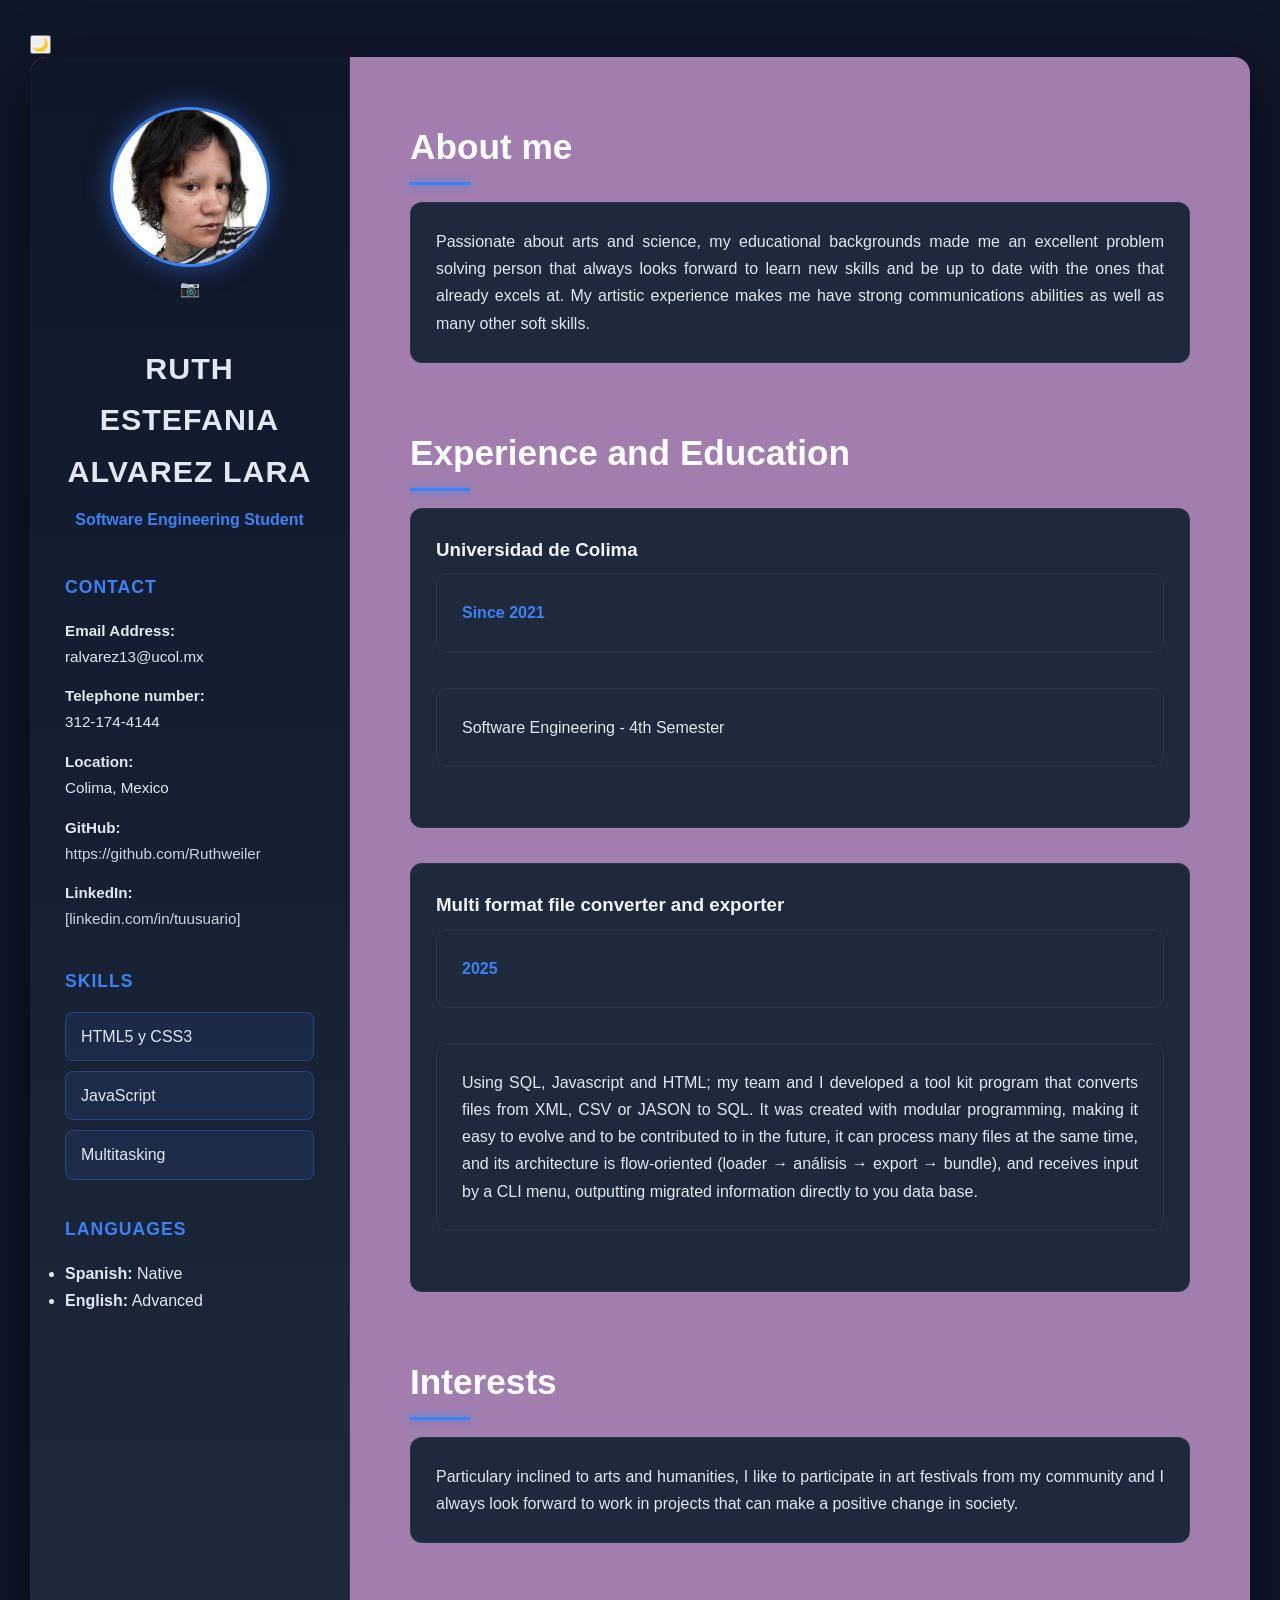
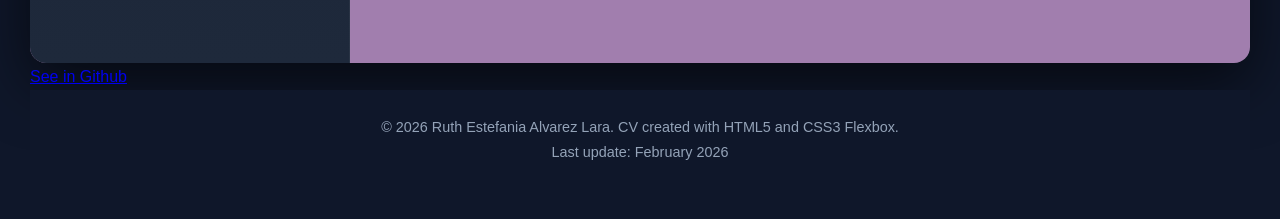
==== CV.html @ dcb3622d "Add files via upload" ====
<!DOCTYPE html>
<html lang="es">

<head>
    <meta charset="UTF-8">
    <meta name="viewport" content="width=device-width, initial-scale=1.0">
    <title>CV - ALVAREZ LARA RUTH ESTEFANIA</title>
    
    <!-- Vincula tu archivo CSS aquí -->
    <link rel="stylesheet" href="style.css">
    
    <!-- Google Fonts - Puedes cambiar la fuente si quieres -->
    <link href="https://fonts.google.com/specimen/Saira?categoryFilters=Technology:%2FTechnology%2FVariable;600;700&display=swap">
</head>
<body>
    <!-- Botoón Dark mode -->
    <button id="themeToggle" aria-label="Cambiar tema">🌙</button>
    <script>
        const toggle = document.getElementById("themeToggle");
        toggle.addEventListener("click", () => {
            document.body.classList.toggle("dark-mode");
        });
    </script>

    <div class="cv-container">

        <!-- ================================================================
             SIDEBAR (Columna Izquierda)
             ================================================================
             Aquí va información personal, contacto y habilidades
        -->
        <aside class="sidebar">

            <!-- FOTO DE PERFIL (opcional - puedes quitar si no tienes) -->
            <div class="profile-photo">

                <img src="FOTO.jpeg" alt="RUTH ESTEFANIA ALVAREZ LARA">

                <div class="photo-placeholder">
                    📷
                </div>
            </div>

            <!-- NOMBRE Y TÍTULO -->
            <div class="sidebar-header">
                <h1>RUTH ESTEFANIA ALVAREZ LARA</h1>
                <p class="job-title">Software Engineering Student</p>
                <!-- Ejemplo: Estudiante de Ingeniería de Software -->
            </div>

            <!-- INFORMACIÓN DE CONTACTO -->
            <section class="sidebar-section">
                <h2>Contact</h2>
                <ul class="contact-list">
                    <li>
                        <strong>Email Address:</strong><br>
                        ralvarez13@ucol.mx
                    </li>
                    <li>
                        <strong>Telephone number:</strong><br>
                        312-174-4144
                    </li>
                    <li>
                        <strong>Location:</strong><br>
                        Colima, Mexico
                    </li>
                    <li>
                        <strong>GitHub:</strong><br>
                        <a href="#">https://github.com/Ruthweiler</a>
                    </li>
                    <li>
                        <strong>LinkedIn:</strong><br>
                        <a href="#">[linkedin.com/in/tuusuario]</a>
                    </li>
                </ul>
            </section>

            <!-- HABILIDADES TÉCNICAS -->
            <section class="sidebar-section">
                <h2>Skills</h2>
                <ul class="skills-list">
                    <!-- Personaliza con TUS habilidades reales -->
                    <li>HTML5 y CSS3</li>
                    <li>JavaScript</li>
                    <li>Multitasking</li>

                    <!-- Agrega más si tienes -->
                </ul>
            </section>

            <!-- IDIOMAS (opcional) -->
            <section class="sidebar-section">
                <h2>Languages</h2>
                <ul class="languages-list">
                    <li>
                        <strong>Spanish:</strong> Native
                    </li>
                    <li>
                        <strong>English:</strong> Advanced
                    </li>
                </ul>
            </section>

        </aside>

        <!-- ================================================================
             MAIN CONTENT (Columna Derecha)
             ================================================================
             Aquí va el contenido principal: sobre ti, experiencia, educación
        -->
        <main class="main-content">

            <!-- SOBRE MÍ -->
            <section class="content-section">
                <h2>About me</h2>
                <p>
                    Passionate about arts and science, my educational backgrounds
                    made me an excellent problem solving person that always looks forward
                    to learn new skills and be up to date with the ones that already excels
                    at. My artistic experience makes me have strong communications abilities
                    as well as many other soft skills.
                </p>

            </section>

            <!-- EXPERIENCIA Y EDUCACIÓN -->
            <section class="content-section">
                <h2>Experience and Education</h2>

                <div class="experience-item">
                    <h3>Universidad de Colima</h3>
                    <p class="date-range">Since 2021</p>
                    <p class="description">
                        Software Engineering - 4th Semester
                    </p>
                </div>

                <div class="experience-item">
                    <h3>Multi format file converter and exporter</h3>
                    <p class="date-range">2025</p>
                    <p class="description">
                        Using SQL, Javascript and HTML; my team and I developed a tool kit program that converts files from XML, CSV or JASON to SQL.
                        It was created with modular programming, making it easy to evolve and to be contributed to in the future, it can process many files
                        at the same time, and its architecture is flow-oriented (loader → análisis → export → bundle), and receives input by a CLI
                        menu, outputting migrated information directly to you data base.
                    </p>
                </div>


            </section>




            <!-- INTERESES (opcional - puedes quitar si no quieres) -->
            <section class="content-section">
                <h2>Interests</h2>
                <p>
                    Particulary inclined to arts and humanities, I like to participate in art festivals from my community
                    and I always look forward to work in projects that can make a positive change in society.
                </p>
            </section>

        </main>

    </div>

    <a href="https://github.com/Ruthweiler/Portfolio" target="_blank" aria-label="Ver proyecto en GitHub">See in Github</a>

    <!-- FOOTER -->
    <footer class="cv-footer">
        <p>&copy; 2026 Ruth Estefania Alvarez Lara. CV created with HTML5 and CSS3 Flexbox.</p>
        <p>Last update: February 2026</p>
    </footer>

    <!--
    ========================================================================
    INSTRUCCIONES FINALES:
    ========================================================================

    1. Reemplaza TODOS los textos entre [corchetes] con tu información real
    2. Puedes agregar o quitar secciones según necesites
    3. Si no tienes foto, deja el placeholder o quita la sección completa
    4. Asegúrate de que style.css esté en la misma carpeta
    5. Abre este archivo en el navegador para ver el resultado
    6. Usa DevTools (F12) para inspeccionar y experimentar

    ¡Éxito!
    ========================================================================

    -->
</body>
</html>
---- style.css ----
/* 

STYLE.CSS - NIVEL AVANZADO

*/

/*RESET Y BASE*/
* {
    /* Reset básico */
    margin: 0; /* Elimina márgenes por defecto */
    padding: 0; /* Elimina padding por defecto */
    box-sizing: border-box; /* incluye el padding y el border en el ancho total */
}
/* Animación extra */
@keyframes fadeSlideUp {
    from {
        opacity: 0;
        transform: translateY(30px);
    }

    to {
        opacity: 1;
        transform: translateY(0);
    }
}
:root {
    --bg-primary: #0f172a; /* Fondo principal */
    --bg-secondary: #111827; /* Contenedor */
    --card-bg: #1e293b; /* Fondo cards */
    --accent: #3b82f6; /* Azul eléctrico */
    --text-primary: #e2e8f0; /* Texto claro */
    --text-muted: #94a3b8; /* Texto secundario */
    --radius-lg: 16px; /* Border radius grande */
    --transition: all 0.3s ease; /* Transición global */
}
a:focus,
button:focus {
    outline: 2px solid var(--accent);
    outline-offset: 3px;
}
/* Botón modo oscuro */
.dark-mode {
    --bg-primary: #ffffff;
    --bg-secondary: #f4f4f4;
    --card-bg: #ffffff;
    --text-primary: #111827;
}

html {
    scroll-behavior: smooth; /* Scroll suave */
}

body {
    /* Configuración general de la página */
    font-family: 'Sans Serif Collection', 'Saira', sans-serif; /* Tipografía */
    background: #0f172a; /* Azul oscuro profundo */
    color: #e2e8f0; /* Gris claro  */
    line-height: 1.7; /* Interlineado*/
    padding: 30px; /* Espacio exterior */
    text-align: justify;

    /*Implementación de variables para mejorar escalabilidad y manejo*/
    background: var(--bg-primary);
    color: var(--text-primary);
}

/*CONTAINER PRINCIPAL CON FLEXBOX*/

.cv-container {
    /* IMPORTANTE: Aquí activas Flexbox para el layout de 2 columnas */
    display: flex; /* Activa Flexbox */
    max-width: 1300px; /* anchura estilo dashboard */
    margin: 0 auto; /* Centrado */
    background: #A17EAE; /* Fondo oscuro */
    border-radius: 16px; /* Bordes suaves  */
    box-shadow: 0 20px 60px rgba(0,0,0,0.6); /* Sombra profunda */
    overflow: hidden; /* Evita desbordes */
    animation: fadeSlideUp 0.8s ease-out; /* animación */
}

/* SIDEBAR (Columna izquierda) */
.sidebar {
    /* Ancho fijo, no crece ni encoge */
    flex: 0 0 320px; /* Ancho fijo*/
    background: linear-gradient(180deg, #0f172a, #1e293b); /* Gradiente vertical */
    padding: 50px 35px; /* Espaciado generoso */
    border-right: 1px solid rgba(255,255,255,0.05); /* Línea sutil divisoria */

}

/* --- Foto de perfil --- */
.profile-photo {
    text-align: center; /* Centrado */
    margin-bottom: 40px;
}

    .profile-photo img {
        width: 160px; /*Ancho*/
        height: 160px; /*Alto*/
        border-radius: 50%; /* Circular */
        object-fit: cover; /* Cubre todo el espacio sin deformarse */
        border: 3px solid #3b82f6; /* Azul eléctrico */
        box-shadow: 0 0 25px rgba(59,130,246,0.5); /* Glow*/
        transition: all 0.3s ease; /* Transición*/
    }

        .profile-photo img:hover {
            transform: scale(1.05); /* Zoom suave */
            box-shadow: 0 0 40px rgba(59,130,246,0.8); /* Glow más fuerte */
        }


/* --- Header del sidebar --- */
.sidebar-header {
    text-align: center; /* Alineado al centro*/
    margin-bottom: 40px; /* Espacio hacia abajo*/
}

    .sidebar-header h1 {
        font-size: 1.9em; /* Tamaño de la letra*/
        font-weight: 700; /* Nivel de intensidad de la letra*/
        letter-spacing: 1px; /* Espaciado */
    }

.job-title {
    color: #3b82f6; /* Azul eléctrico */
    font-weight: 600; /* Nivel de intensidad de la letra*/
    margin-top: 8px; /* Espacio superior*/
}

/* --- Secciones del sidebar --- */
.sidebar-section {
    margin-bottom: 35px; /* Espacio inferior*/
}

    .sidebar-section h2 {
        font-size: 1.1em;
        margin-bottom: 15px;
        text-transform: uppercase; /* Estilo tech */
        letter-spacing: 1px;
        color: #3b82f6;
    }

/* --- Listas --- */
.contact-list {
    list-style: none;
}

    .contact-list li {
        margin-bottom: 14px;
        font-size: 0.95em;
    }

    .contact-list a {
        color: #cbd5e1;
        text-decoration: none;
        transition: all 0.3s ease;
    }

        .contact-list a:hover {
            color: #3b82f6; /* Azul tech */
            transform: translateX(5px); /* Movimiento lateral */
        }

/* Skills */
.skills-list {
    list-style: none;
}

    .skills-list li {
        background: rgba(59,130,246,0.1); /* Fondo azul translúcido */
        border: 1px solid rgba(59,130,246,0.3);
        padding: 10px 15px;
        margin-bottom: 10px;
        border-radius: 8px;
        transition: all 0.3s ease;
    }

        .skills-list li:hover {
            background: rgba(59,130,246,0.2);
            transform: translateX(4px);
        }

/* =============================================================================
   MAIN CONTENT
   ============================================================================= */

.main-content {
    flex: 1; /* Ocupa espacio restante */
    padding: 60px; /* Espaciado amplio */
}

/* Secciones */
.content-section {
    margin-bottom: 60px;
}

.content-section p {
    margin-bottom: 35px;
    padding: 25px;
    background: #1e293b; /* Fondo tipo card */
    border-radius: 12px;
    border: 1px solid rgba(255,255,255,0.05);
    transition: all 0.3s ease;
}

    .content-section h2 {
        font-size: 2.2em;
        margin-bottom: 25px;
        color: white;
        position: relative;
    }

        /* Línea debajo del título */
        .content-section h2::after {
            content: "";
            position: absolute;
            left: 0;
            bottom: -8px;
            width: 60px;
            height: 3px;
            background: #3b82f6; /* Línea azul */
            box-shadow: 0 0 10px #3b82f6; /* Glow sutil */
        }

/* Experiencia */
.experience-item {
    margin-bottom: 35px;
    padding: 25px;
    background: #1e293b; /* Fondo tipo card */
    border-radius: 12px;
    border: 1px solid rgba(255,255,255,0.05);
    transition: all 0.3s ease;
}

    .experience-item:hover {
        transform: translateY(-5px); /* Eleva */
        box-shadow: 0 10px 30px rgba(0,0,0,0.4);
    }

    .experience-item h3 {
        margin-bottom: 8px;
        color: #f1f5f9;
    }

.date-range {
    color: #3b82f6;
    font-weight: 600;
    margin-bottom: 12px;
}



 


/* =============================================================================
   FOOTER
   ============================================================================= */

.cv-footer {
    background: #0f172a;
    padding: 25px;
    text-align: center;
    font-size: 0.9em;
    color: #94a3b8; /* Gris azulado */
}

/* =============================================================================
   RESPONSIVE
   ============================================================================= */

/* Tablets */
@media (max-width: 1024px) {

    .cv-container {
        flex-direction: column; /* Cambia a vertical */
    }

    .sidebar {
        flex: 1;
        border-right: none;
        border-bottom: 1px solid rgba(255,255,255,0.05);
    }

    .main-content {
        padding: 40px;
    }
}

/* Móviles */
@media (max-width: 768px) {

    body {
        padding: 15px;
    }

    .main-content {
        padding: 30px;
    }

    .profile-photo img {
        width: 130px;
        height: 130px;
    }

    .content-section h2 {
        font-size: 1.8em;
    }
}

/* Móviles pequeños */
@media (max-width: 480px) {

    .main-content {
        padding: 20px;
    }

    .experience-item,
    .project-item {
        padding: 18px;
    }
}

/* =============================================================================
   ELEMENTOS ADICIONALES/CREATIVOS (Opcional - para destacar)
   ============================================================================= */

/* Tus estilos personalizados aquí */


/* 
==============================================================================
GUÍA PARA NIVEL AVANZADO
==============================================================================

PROPIEDADES FLEXBOX CLAVE:
- display: flex
- flex-direction (row | column)
- flex: [grow] [shrink] [basis]
- justify-content
- align-items
- gap

RESPONSIVE:
- Usa @media queries
- Cambia flex-direction a column en móviles
- Ajusta tamaños de fuente
- Reduce padding/margin en pantallas pequeñas

EFECTOS RECOMENDADOS:
- transition en hover effects
- transform para movimiento sutil
- box-shadow para profundidad
- border-radius para suavidad
- gradients para fondo interesante

PALETA DE COLORES:
Elige 2-3 colores principales:
- Color primario (ej: #2c3e50 - oscuro)
- Color secundario (ej: #3498db - azul)
- Color de acento (ej: #e74c3c - rojo/naranja)
- Fondo claro (#f5f5f5)
- Blanco (#ffffff)

TIPOGRAFÍA:
- Google Fonts recomendadas: Inter, Roboto, Poppins, Montserrat
- Jerarquía clara: h1 > h2 > h3 > p
- Line-height: 1.6 - 1.8 para legibilidad

ESPACIADO:
- Padding generoso: 30px - 50px en contenedores
- Margin entre secciones: 30px - 40px
- Margin entre elementos: 15px - 20px

CRITERIOS DE EVALUACIÓN:
1. Flexbox correctamente implementado (30 pts)
2. Responsive perfecto en 3 tamaños (25 pts)
3. Diseño profesional y creativo (20 pts)
4. Código limpio y bien estructurado (15 pts)
5. Efectos y transiciones (10 pts)

BONUS (+5 pts cada uno):
- Animaciones CSS
- Dark mode
- Efectos creativos únicos
- Uso avanzado de pseudo-elementos
- Accesibilidad (ARIA, contrast ratio)

¡Demuestra todo lo que sabes!
==============================================================================
*/
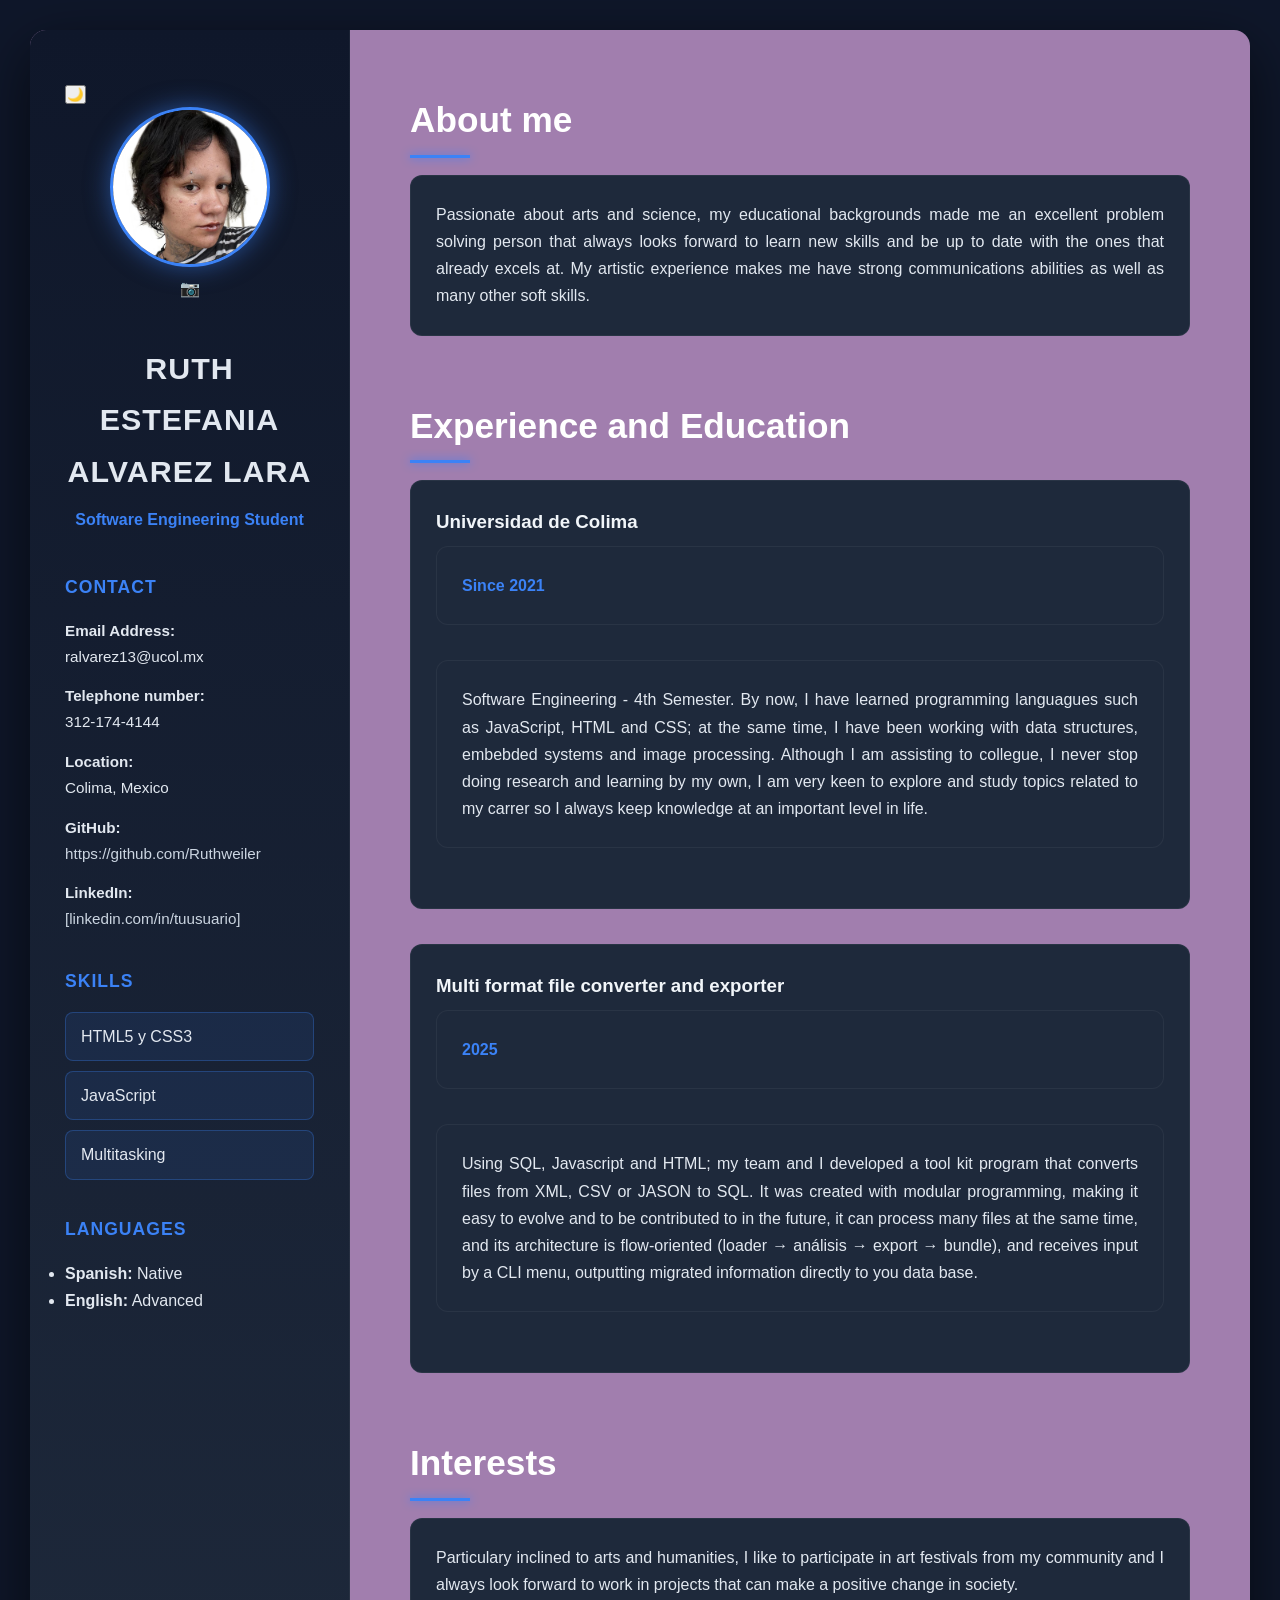
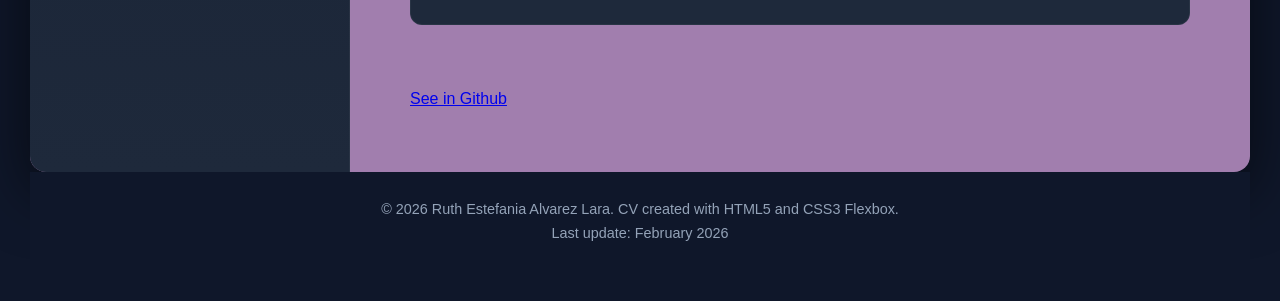
==== commit 177ea969: "Update CV.html" ====
--- a/CV.html
+++ b/CV.html
@@ -13,23 +13,24 @@
     <link href="https://fonts.google.com/specimen/Saira?categoryFilters=Technology:%2FTechnology%2FVariable;600;700&display=swap">
 </head>
 <body>
-    <!-- Botoón Dark mode -->
-    <button id="themeToggle" aria-label="Cambiar tema">🌙</button>
-    <script>
-        const toggle = document.getElementById("themeToggle");
-        toggle.addEventListener("click", () => {
-            document.body.classList.toggle("dark-mode");
-        });
-    </script>
+    
 
     <div class="cv-container">
 
-        <!-- ================================================================
+        <!--
              SIDEBAR (Columna Izquierda)
-             ================================================================
              Aquí va información personal, contacto y habilidades
         -->
         <aside class="sidebar">
+
+            <!-- Botoón Dark mode -->
+            <button id="themeToggle" aria-label="Cambiar tema">🌙</button>
+            <script>
+                const toggle = document.getElementById("themeToggle");
+                toggle.addEventListener("click", () => {
+                    document.body.classList.toggle("dark-mode");
+                });
+            </script>
 
             <!-- FOTO DE PERFIL (opcional - puedes quitar si no tienes) -->
             <div class="profile-photo">
@@ -103,12 +104,13 @@
 
         </aside>
 
-        <!-- ================================================================
+        <!-- 
              MAIN CONTENT (Columna Derecha)
-             ================================================================
              Aquí va el contenido principal: sobre ti, experiencia, educación
         -->
         <main class="main-content">
+
+
 
             <!-- SOBRE MÍ -->
             <section class="content-section">
@@ -131,7 +133,12 @@
                     <h3>Universidad de Colima</h3>
                     <p class="date-range">Since 2021</p>
                     <p class="description">
-                        Software Engineering - 4th Semester
+                        Software Engineering - 4th Semester.
+                        By now, I have learned programming languagues such as JavaScript,
+                        HTML and CSS; at the same time,  I have been working with data structures, embebded systems and image
+                        processing. Although I am assisting to collegue, I never stop doing research and learning by my own,
+                        I am very keen to explore and study topics related to my carrer so I always keep knowledge at an important level
+                        in life.
                     </p>
                 </div>
 
@@ -161,11 +168,13 @@
                 </p>
             </section>
 
+            <a href="https://github.com/Ruthweiler/Portfolio" target="_blank" aria-label="Ver proyecto en GitHub">See in Github</a>
+
         </main>
 
     </div>
 
-    <a href="https://github.com/Ruthweiler/Portfolio" target="_blank" aria-label="Ver proyecto en GitHub">See in Github</a>
+    
 
     <!-- FOOTER -->
     <footer class="cv-footer">
@@ -173,21 +182,6 @@
         <p>Last update: February 2026</p>
     </footer>
 
-    <!--
-    ========================================================================
-    INSTRUCCIONES FINALES:
-    ========================================================================
 
-    1. Reemplaza TODOS los textos entre [corchetes] con tu información real
-    2. Puedes agregar o quitar secciones según necesites
-    3. Si no tienes foto, deja el placeholder o quita la sección completa
-    4. Asegúrate de que style.css esté en la misma carpeta
-    5. Abre este archivo en el navegador para ver el resultado
-    6. Usa DevTools (F12) para inspeccionar y experimentar
-
-    ¡Éxito!
-    ========================================================================
-
-    -->
 </body>
 </html>
--- a/style.css
+++ b/style.css
@@ -11,44 +11,7 @@
     padding: 0; /* Elimina padding por defecto */
     box-sizing: border-box; /* incluye el padding y el border en el ancho total */
 }
-/* Animación extra */
-@keyframes fadeSlideUp {
-    from {
-        opacity: 0;
-        transform: translateY(30px);
-    }
-
-    to {
-        opacity: 1;
-        transform: translateY(0);
-    }
-}
-:root {
-    --bg-primary: #0f172a; /* Fondo principal */
-    --bg-secondary: #111827; /* Contenedor */
-    --card-bg: #1e293b; /* Fondo cards */
-    --accent: #3b82f6; /* Azul eléctrico */
-    --text-primary: #e2e8f0; /* Texto claro */
-    --text-muted: #94a3b8; /* Texto secundario */
-    --radius-lg: 16px; /* Border radius grande */
-    --transition: all 0.3s ease; /* Transición global */
-}
-a:focus,
-button:focus {
-    outline: 2px solid var(--accent);
-    outline-offset: 3px;
-}
-/* Botón modo oscuro */
-.dark-mode {
-    --bg-primary: #ffffff;
-    --bg-secondary: #f4f4f4;
-    --card-bg: #ffffff;
-    --text-primary: #111827;
-}
-
-html {
-    scroll-behavior: smooth; /* Scroll suave */
-}
+
 
 body {
     /* Configuración general de la página */
@@ -62,7 +25,9 @@
     /*Implementación de variables para mejorar escalabilidad y manejo*/
     background: var(--bg-primary);
     color: var(--text-primary);
-}
+
+}
+
 
 /*CONTAINER PRINCIPAL CON FLEXBOX*/
 
@@ -181,9 +146,7 @@
             transform: translateX(4px);
         }
 
-/* =============================================================================
-   MAIN CONTENT
-   ============================================================================= */
+/*MAIN CONTENT*/
 
 .main-content {
     flex: 1; /* Ocupa espacio restante */
@@ -254,9 +217,7 @@
  
 
 
-/* =============================================================================
-   FOOTER
-   ============================================================================= */
+/*FOOTER*/
 
 .cv-footer {
     background: #0f172a;
@@ -266,9 +227,7 @@
     color: #94a3b8; /* Gris azulado */
 }
 
-/* =============================================================================
-   RESPONSIVE
-   ============================================================================= */
+/*RESPONSIVE*/
 
 /* Tablets */
 @media (max-width: 1024px) {
@@ -322,71 +281,52 @@
     }
 }
 
-/* =============================================================================
-   ELEMENTOS ADICIONALES/CREATIVOS (Opcional - para destacar)
-   ============================================================================= */
+/*ELEMENTOS ADICIONALES/CREATIVOS (Opcional - para destacar)*/
 
 /* Tus estilos personalizados aquí */
 
-
-/* 
-==============================================================================
-GUÍA PARA NIVEL AVANZADO
-==============================================================================
-
-PROPIEDADES FLEXBOX CLAVE:
-- display: flex
-- flex-direction (row | column)
-- flex: [grow] [shrink] [basis]
-- justify-content
-- align-items
-- gap
-
-RESPONSIVE:
-- Usa @media queries
-- Cambia flex-direction a column en móviles
-- Ajusta tamaños de fuente
-- Reduce padding/margin en pantallas pequeñas
-
-EFECTOS RECOMENDADOS:
-- transition en hover effects
-- transform para movimiento sutil
-- box-shadow para profundidad
-- border-radius para suavidad
-- gradients para fondo interesante
-
-PALETA DE COLORES:
-Elige 2-3 colores principales:
-- Color primario (ej: #2c3e50 - oscuro)
-- Color secundario (ej: #3498db - azul)
-- Color de acento (ej: #e74c3c - rojo/naranja)
-- Fondo claro (#f5f5f5)
-- Blanco (#ffffff)
-
-TIPOGRAFÍA:
-- Google Fonts recomendadas: Inter, Roboto, Poppins, Montserrat
-- Jerarquía clara: h1 > h2 > h3 > p
-- Line-height: 1.6 - 1.8 para legibilidad
-
-ESPACIADO:
-- Padding generoso: 30px - 50px en contenedores
-- Margin entre secciones: 30px - 40px
-- Margin entre elementos: 15px - 20px
-
-CRITERIOS DE EVALUACIÓN:
-1. Flexbox correctamente implementado (30 pts)
-2. Responsive perfecto en 3 tamaños (25 pts)
-3. Diseño profesional y creativo (20 pts)
-4. Código limpio y bien estructurado (15 pts)
-5. Efectos y transiciones (10 pts)
-
-BONUS (+5 pts cada uno):
-- Animaciones CSS
-- Dark mode
-- Efectos creativos únicos
-- Uso avanzado de pseudo-elementos
-- Accesibilidad (ARIA, contrast ratio)
-
-¡Demuestra todo lo que sabes!
-==============================================================================
-*/
+/* Animación extra */
+@keyframes fadeSlideUp {
+    from {
+        opacity: 0;
+        transform: translateY(30px);
+    }
+
+    to {
+        opacity: 1;
+        transform: translateY(0);
+    }
+}
+
+:root {
+    --bg-primary: #0f172a; /* Fondo principal */
+    --bg-secondary: #111827; /* Contenedor */
+    --card-bg: #1e293b; /* Fondo cards */
+    --accent: #3b82f6; /* Azul eléctrico */
+    --text-primary: #e2e8f0; /* Texto claro */
+    --text-muted: #94a3b8; /* Texto secundario */
+    --radius-lg: 16px; /* Border radius grande */
+    --transition: all 0.3s ease; /* Transición global */
+}
+
+a:focus,
+button:focus {
+    outline: 2px solid var(--accent);
+    outline-offset: 3px;
+}
+/* Botón modo oscuro */
+.dark-mode {
+    --bg-primary: #0f172a;
+    --bg-secondary: #111827;
+    --card-bg: #ffffff;
+    --text-primary: #94a3b8;
+}
+
+
+html {
+    scroll-behavior: smooth; /* Scroll suave */
+}
+
+/*POR MOTIVOS DE LIMPIEZA Y ENTENDIMIENTO, AGREGUÉ ALGUNOS DETALLES DE 
+    FUNCIONALIDADES EXTRA JUNTO CON LAS FUNCIONALIDADES REGULARES*/
+
